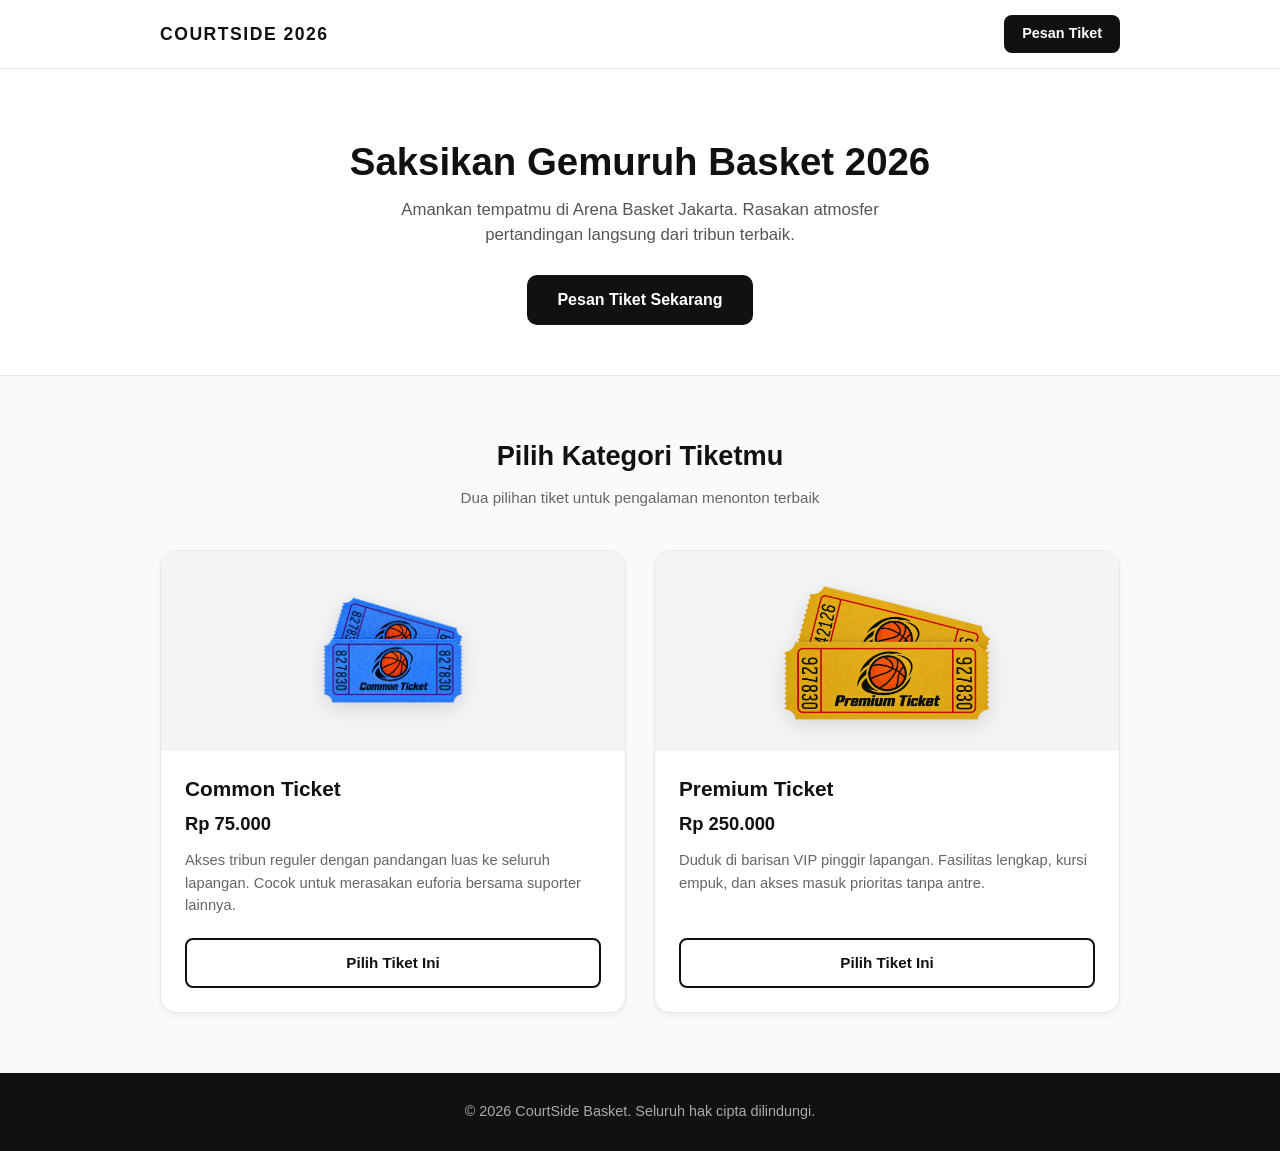
==== beranda.html @ c6f984f2 "Add files via upload" ====
<!doctype html>
<html lang="id">
<head>
  <meta charset="UTF-8">
  <meta name="viewport" content="width=device-width, initial-scale=1.0">
  <title>CourtSide Basket 2026 | Tiket Resmi</title>
  <style>
    /* ===== RESET & BASE ===== */
    * { box-sizing: border-box; margin: 0; padding: 0; }
    body {
      font-family: 'Segoe UI', Tahoma, Geneva, Verdana, sans-serif;
      background: #f9fafb;
      color: #111;
      line-height: 1.5;
    }
    a { text-decoration: none; color: inherit; }

    .container {
      width: 100%;
      max-width: 1000px;
      margin: 0 auto;
      padding: 0 20px;
    }

    /* ===== NAVBAR ===== */
    header {
      background: #fff;
      padding: 15px 0;
      border-bottom: 1px solid #e5e7eb;
      position: sticky;
      top: 0;
      z-index: 100;
    }
    .nav-content {
      display: flex;
      justify-content: space-between;
      align-items: center;
    }
    .brand {
      font-size: 1.1rem;
      font-weight: 800;
      letter-spacing: 1.5px;
    }
    .btn-nav {
      padding: 8px 18px;
      background: #111;
      color: #fff;
      border-radius: 8px;
      font-weight: 600;
      font-size: 0.9rem;
      transition: 0.2s;
    }
    .btn-nav:hover { background: #333; transform: translateY(-1px); }

    /* ===== HERO ===== */
    .hero {
      text-align: center;
      padding: 70px 20px 50px;
      background: #fff;
      border-bottom: 1px solid #e5e7eb;
    }
    .hero h1 {
      font-size: 2.4rem;
      font-weight: 800;
      margin-bottom: 12px;
      line-height: 1.2;
    }
    .hero p {
      color: #555;
      max-width: 560px;
      margin: 0 auto 28px;
      font-size: 1.05rem;
    }
    .btn-primary {
      display: inline-block;
      padding: 13px 30px;
      background: #111;
      color: #fff;
      font-weight: 700;
      border-radius: 10px;
      transition: 0.2s;
    }
    .btn-primary:hover {
      background: #333;
      transform: translateY(-2px);
      box-shadow: 0 8px 18px rgba(0,0,0,0.15);
    }

    /* ===== TICKETS ===== */
    .tickets { padding: 60px 20px; }
    .section-title {
      text-align: center;
      font-size: 1.7rem;
      margin-bottom: 10px;
      font-weight: 700;
    }
    .section-sub {
      text-align: center;
      color: #666;
      margin-bottom: 40px;
      font-size: 0.95rem;
    }
    .ticket-grid {
      display: grid;
      grid-template-columns: repeat(auto-fit, minmax(280px, 1fr));
      gap: 28px;
    }

    .ticket-card {
      background: #fff;
      border: 1px solid #e5e7eb;
      border-radius: 16px;
      overflow: hidden;
      display: flex;
      flex-direction: column;
      transition: 0.25s;
      box-shadow: 0 4px 6px -1px rgba(0,0,0,0.05);
    }
    .ticket-card:hover {
      box-shadow: 0 14px 24px -8px rgba(0,0,0,0.15);
      border-color: #111;
      transform: translateY(-4px);
    }
    .ticket-image {
      padding: 24px;
      background: #f3f4f6;
      text-align: center;
      height: 200px;
      display: flex;
      align-items: center;
      justify-content: center;
    }
    .ticket-image img {
      max-height: 100%;
      max-width: 85%;
      object-fit: contain;
      filter: drop-shadow(0 6px 10px rgba(0,0,0,0.12));
    }
    .ticket-info {
      padding: 22px 24px 24px;
      flex-grow: 1;
      display: flex;
      flex-direction: column;
    }
    .ticket-info h3 {
      font-size: 1.3rem;
      margin-bottom: 6px;
    }
    .ticket-price {
      font-size: 1.15rem;
      font-weight: 800;
      margin-bottom: 12px;
    }
    .ticket-desc {
      color: #666;
      font-size: 0.92rem;
      margin-bottom: 22px;
      flex-grow: 1;
    }
    .btn-select {
      display: block;
      width: 100%;
      padding: 12px;
      background: #fff;
      color: #111;
      border: 2px solid #111;
      border-radius: 8px;
      font-weight: 700;
      font-size: 0.95rem;
      text-align: center;
      cursor: pointer;
      transition: 0.2s;
    }
    .btn-select:hover {
      background: #111;
      color: #fff;
    }

    /* ===== FOOTER ===== */
    footer {
      background: #111;
      color: #aaa;
      text-align: center;
      padding: 28px 20px;
      font-size: 0.9rem;
    }

    /* ===== RESPONSIVE ===== */
    @media (max-width: 768px) {
      .hero { padding: 50px 20px 40px; }
      .hero h1 { font-size: 1.9rem; }
      .ticket-grid { grid-template-columns: 1fr; }
    }
  </style>
</head>
<body>

  <!-- NAVBAR -->
  <header>
    <div class="container nav-content">
      <div class="brand">COURTSIDE 2026</div>
      <a href="pemesanan.html" class="btn-nav">Pesan Tiket</a>
    </div>
  </header>

  <!-- HERO -->
  <section class="hero">
    <div class="container">
      <h1>Saksikan Gemuruh Basket 2026</h1>
      <p>Amankan tempatmu di Arena Basket Jakarta. Rasakan atmosfer pertandingan langsung dari tribun terbaik.</p>
      <a href="pemesanan.html" class="btn-primary">Pesan Tiket Sekarang</a>
    </div>
  </section>

  <!-- TICKETS -->
  <section class="tickets container" id="tickets">
    <h2 class="section-title">Pilih Kategori Tiketmu</h2>
    <p class="section-sub">Dua pilihan tiket untuk pengalaman menonton terbaik</p>

    <div class="ticket-grid">
      <!-- COMMON TICKET -->
      <div class="ticket-card">
        <div class="ticket-image">
          <img src="ticket_image/common_ticket.png" alt="Common Ticket">
        </div>
        <div class="ticket-info">
          <h3>Common Ticket</h3>
          <div class="ticket-price">Rp 75.000</div>
          <p class="ticket-desc">Akses tribun reguler dengan pandangan luas ke seluruh lapangan. Cocok untuk merasakan euforia bersama suporter lainnya.</p>
          <a href="pemesanan.html" class="btn-select">Pilih Tiket Ini</a>
        </div>
      </div>

      <!-- PREMIUM TICKET -->
      <div class="ticket-card">
        <div class="ticket-image">
          <img src="ticket_image/premium-ticket.png" alt="Premium Ticket">
        </div>
        <div class="ticket-info">
          <h3>Premium Ticket</h3>
          <div class="ticket-price">Rp 250.000</div>
          <p class="ticket-desc">Duduk di barisan VIP pinggir lapangan. Fasilitas lengkap, kursi empuk, dan akses masuk prioritas tanpa antre.</p>
          <a href="pemesanan.html" class="btn-select">Pilih Tiket Ini</a>
        </div>
      </div>
    </div>
  </section>

  <!-- FOOTER -->
  <footer>
    <div class="container">
      <p>&copy; 2026 CourtSide Basket. Seluruh hak cipta dilindungi.</p>
    </div>
  </footer>

</body>
</html>
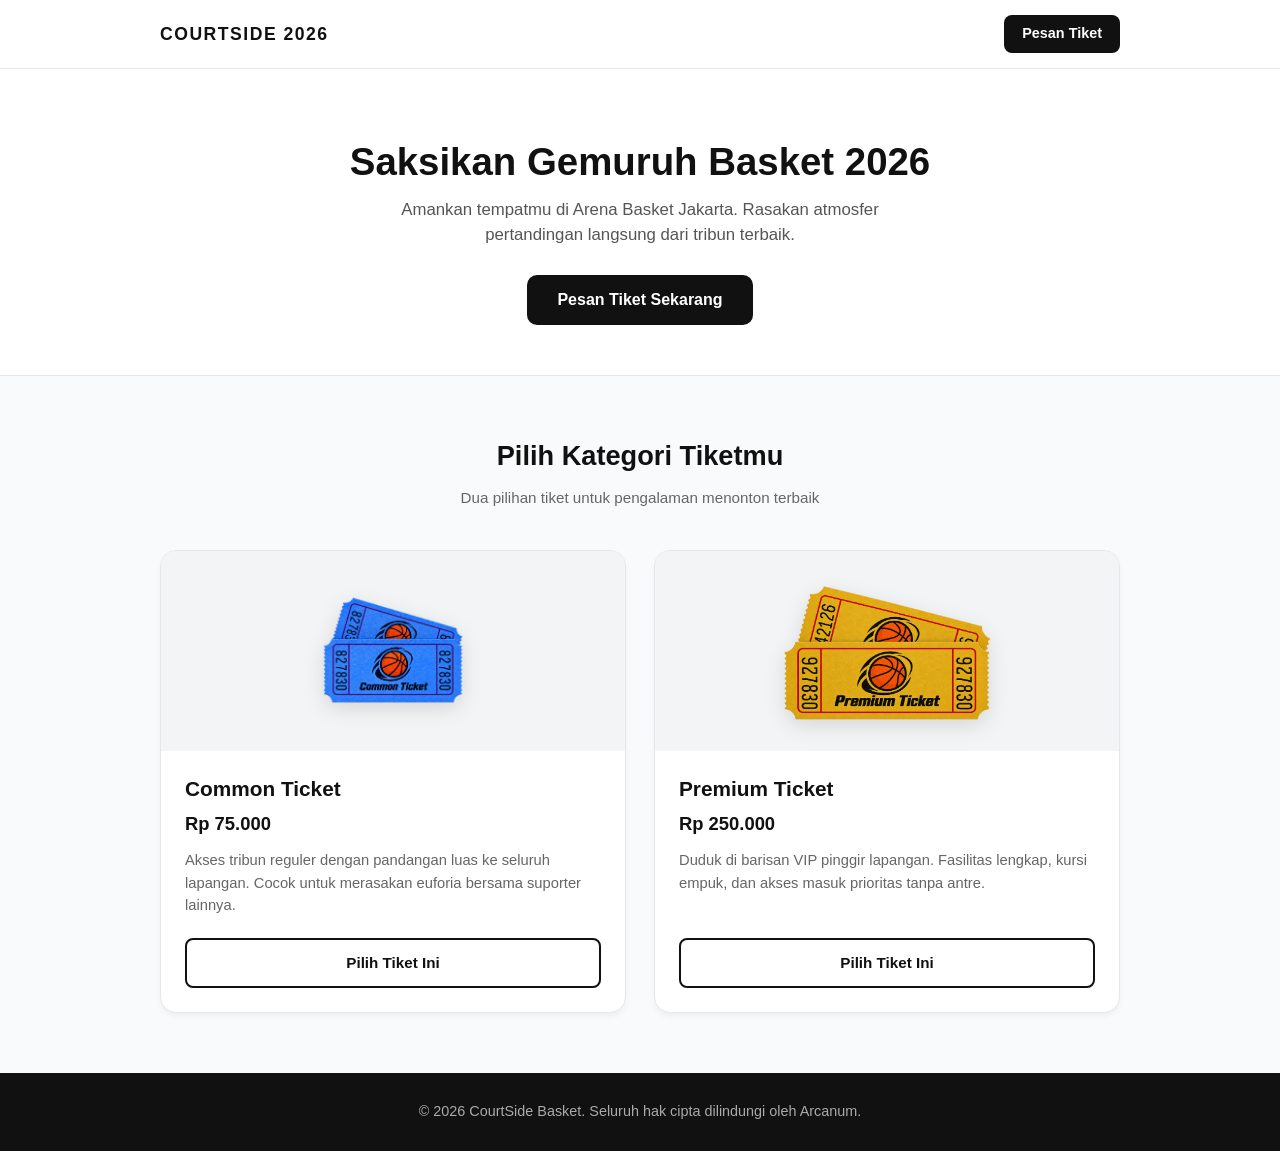
==== commit ff813598: "Update copyright notice in footer" ====
--- a/beranda.html
+++ b/beranda.html
@@ -249,9 +249,9 @@
   <!-- FOOTER -->
   <footer>
     <div class="container">
-      <p>&copy; 2026 CourtSide Basket. Seluruh hak cipta dilindungi.</p>
+      <p>&copy; 2026 CourtSide Basket. Seluruh hak cipta dilindungi oleh Arcanum.</p>
     </div>
   </footer>
 
 </body>
-</html>+</html>
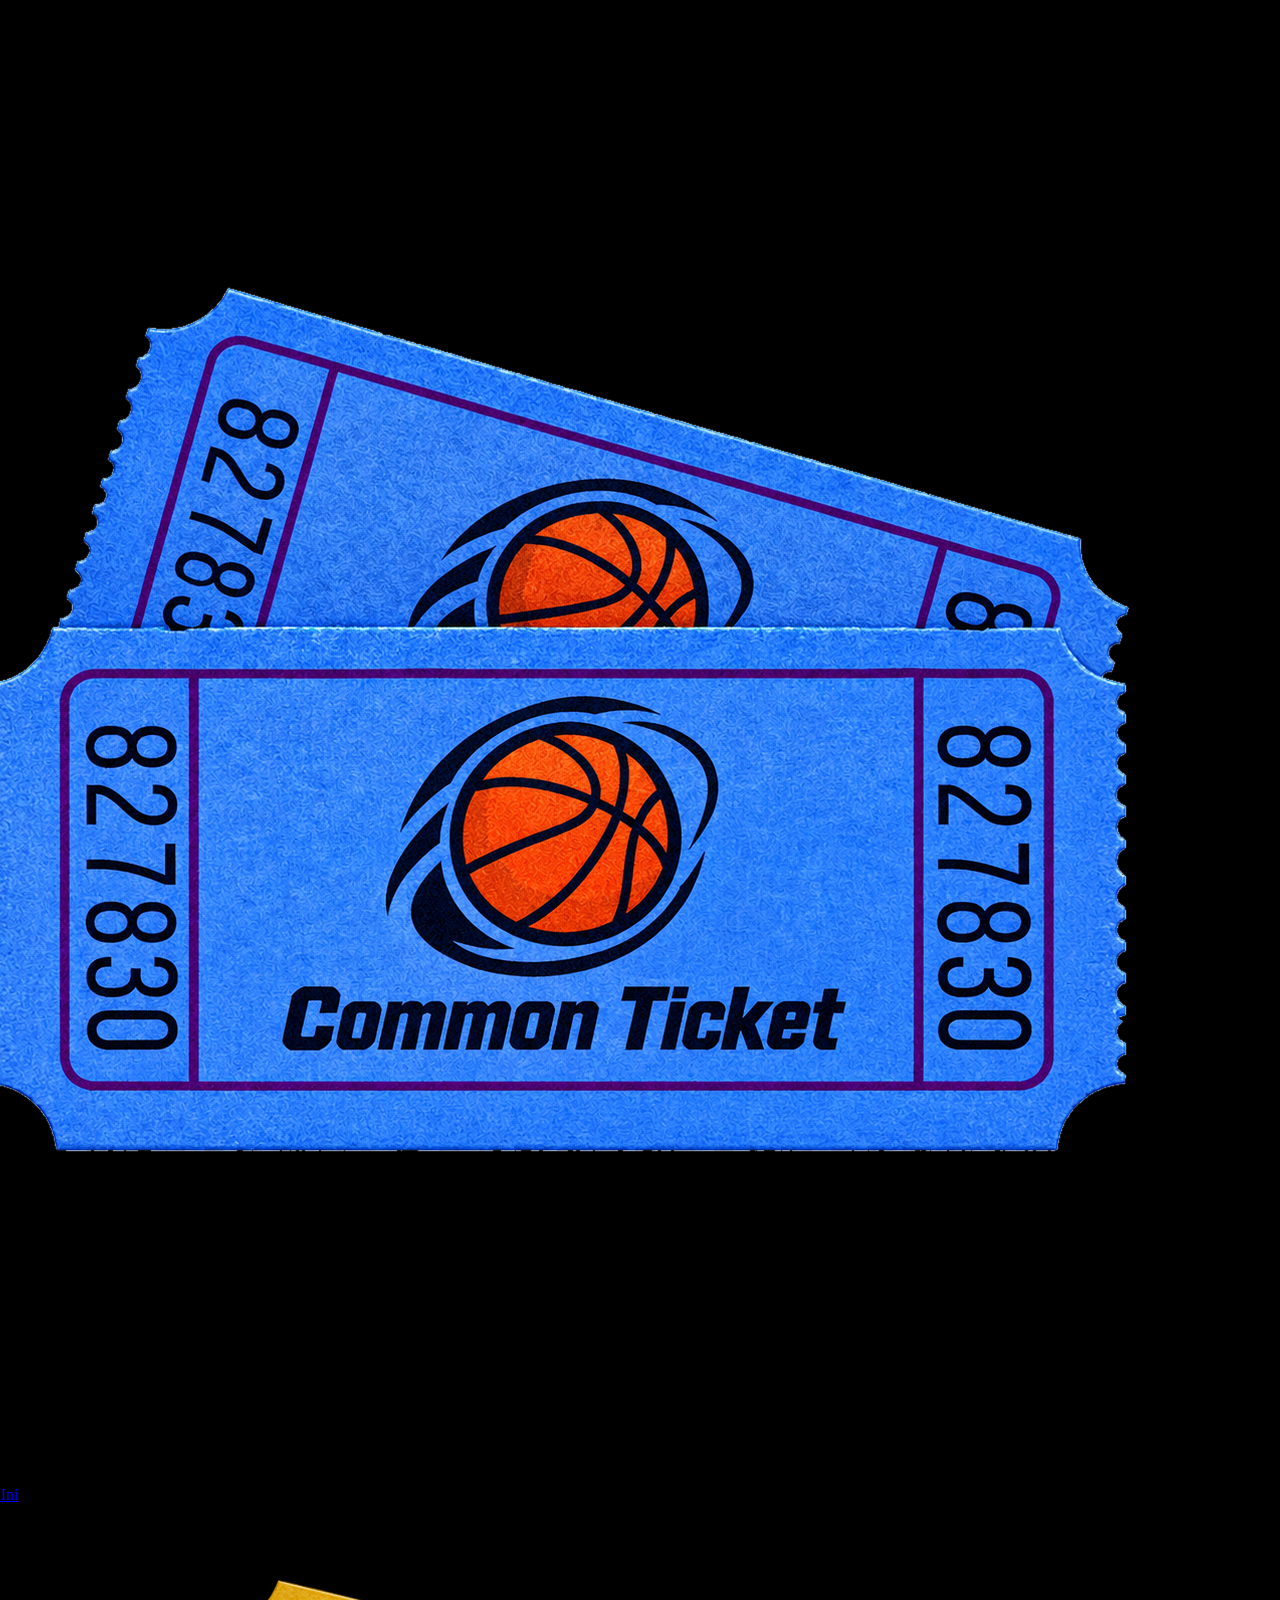
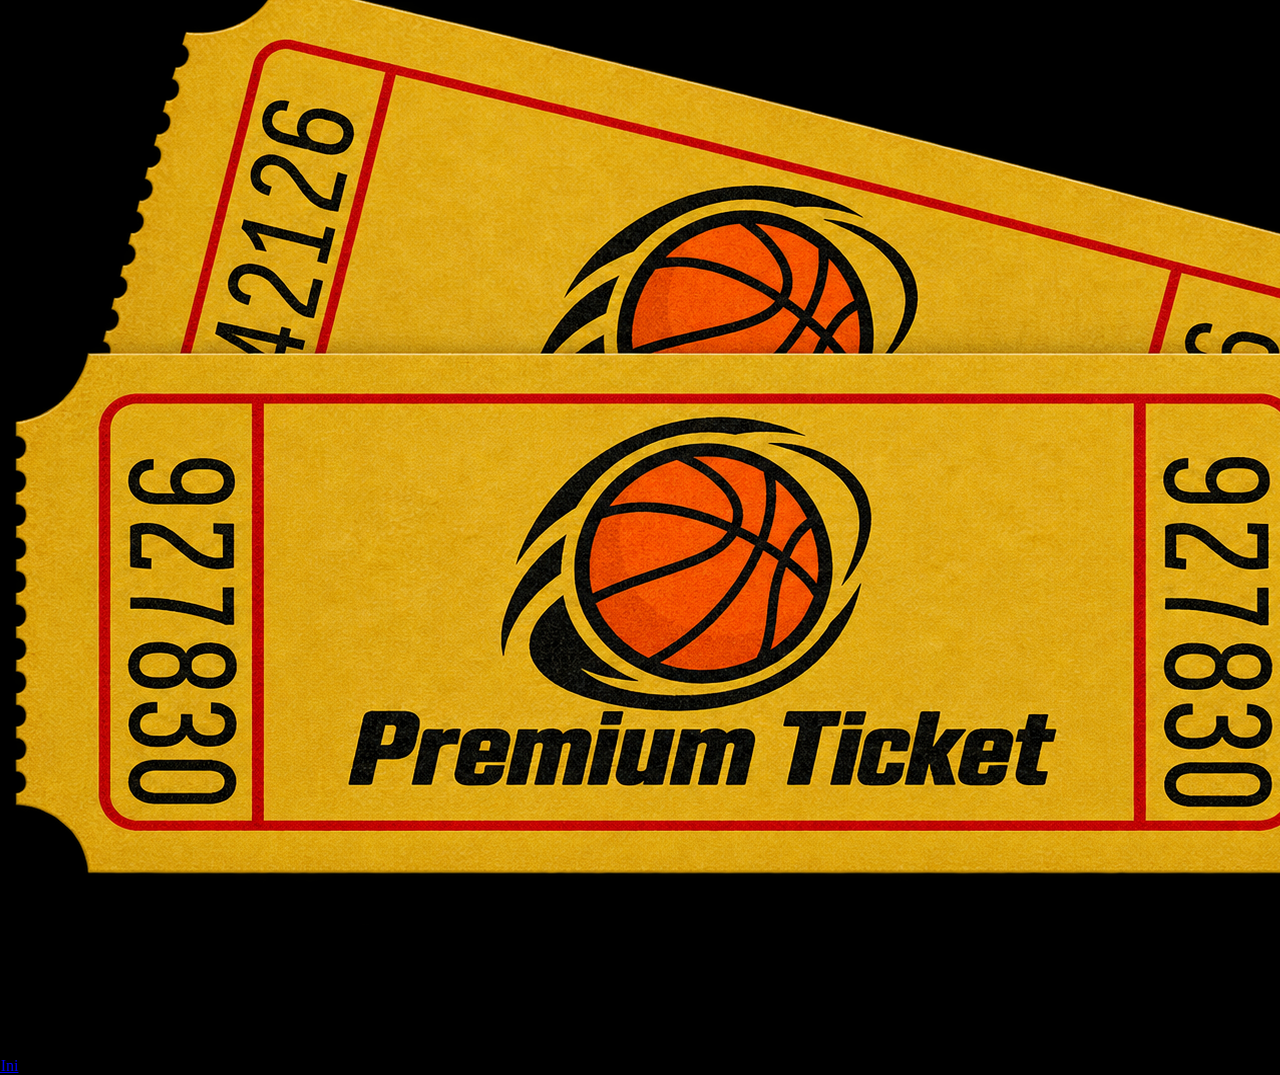
==== commit dc995fa3: "Migrate CSS to external file and update footer text Replaced internal CSS with external stylesheet l" ====
--- a/beranda.html
+++ b/beranda.html
@@ -4,194 +4,7 @@
   <meta charset="UTF-8">
   <meta name="viewport" content="width=device-width, initial-scale=1.0">
   <title>CourtSide Basket 2026 | Tiket Resmi</title>
-  <style>
-    /* ===== RESET & BASE ===== */
-    * { box-sizing: border-box; margin: 0; padding: 0; }
-    body {
-      font-family: 'Segoe UI', Tahoma, Geneva, Verdana, sans-serif;
-      background: #f9fafb;
-      color: #111;
-      line-height: 1.5;
-    }
-    a { text-decoration: none; color: inherit; }
-
-    .container {
-      width: 100%;
-      max-width: 1000px;
-      margin: 0 auto;
-      padding: 0 20px;
-    }
-
-    /* ===== NAVBAR ===== */
-    header {
-      background: #fff;
-      padding: 15px 0;
-      border-bottom: 1px solid #e5e7eb;
-      position: sticky;
-      top: 0;
-      z-index: 100;
-    }
-    .nav-content {
-      display: flex;
-      justify-content: space-between;
-      align-items: center;
-    }
-    .brand {
-      font-size: 1.1rem;
-      font-weight: 800;
-      letter-spacing: 1.5px;
-    }
-    .btn-nav {
-      padding: 8px 18px;
-      background: #111;
-      color: #fff;
-      border-radius: 8px;
-      font-weight: 600;
-      font-size: 0.9rem;
-      transition: 0.2s;
-    }
-    .btn-nav:hover { background: #333; transform: translateY(-1px); }
-
-    /* ===== HERO ===== */
-    .hero {
-      text-align: center;
-      padding: 70px 20px 50px;
-      background: #fff;
-      border-bottom: 1px solid #e5e7eb;
-    }
-    .hero h1 {
-      font-size: 2.4rem;
-      font-weight: 800;
-      margin-bottom: 12px;
-      line-height: 1.2;
-    }
-    .hero p {
-      color: #555;
-      max-width: 560px;
-      margin: 0 auto 28px;
-      font-size: 1.05rem;
-    }
-    .btn-primary {
-      display: inline-block;
-      padding: 13px 30px;
-      background: #111;
-      color: #fff;
-      font-weight: 700;
-      border-radius: 10px;
-      transition: 0.2s;
-    }
-    .btn-primary:hover {
-      background: #333;
-      transform: translateY(-2px);
-      box-shadow: 0 8px 18px rgba(0,0,0,0.15);
-    }
-
-    /* ===== TICKETS ===== */
-    .tickets { padding: 60px 20px; }
-    .section-title {
-      text-align: center;
-      font-size: 1.7rem;
-      margin-bottom: 10px;
-      font-weight: 700;
-    }
-    .section-sub {
-      text-align: center;
-      color: #666;
-      margin-bottom: 40px;
-      font-size: 0.95rem;
-    }
-    .ticket-grid {
-      display: grid;
-      grid-template-columns: repeat(auto-fit, minmax(280px, 1fr));
-      gap: 28px;
-    }
-
-    .ticket-card {
-      background: #fff;
-      border: 1px solid #e5e7eb;
-      border-radius: 16px;
-      overflow: hidden;
-      display: flex;
-      flex-direction: column;
-      transition: 0.25s;
-      box-shadow: 0 4px 6px -1px rgba(0,0,0,0.05);
-    }
-    .ticket-card:hover {
-      box-shadow: 0 14px 24px -8px rgba(0,0,0,0.15);
-      border-color: #111;
-      transform: translateY(-4px);
-    }
-    .ticket-image {
-      padding: 24px;
-      background: #f3f4f6;
-      text-align: center;
-      height: 200px;
-      display: flex;
-      align-items: center;
-      justify-content: center;
-    }
-    .ticket-image img {
-      max-height: 100%;
-      max-width: 85%;
-      object-fit: contain;
-      filter: drop-shadow(0 6px 10px rgba(0,0,0,0.12));
-    }
-    .ticket-info {
-      padding: 22px 24px 24px;
-      flex-grow: 1;
-      display: flex;
-      flex-direction: column;
-    }
-    .ticket-info h3 {
-      font-size: 1.3rem;
-      margin-bottom: 6px;
-    }
-    .ticket-price {
-      font-size: 1.15rem;
-      font-weight: 800;
-      margin-bottom: 12px;
-    }
-    .ticket-desc {
-      color: #666;
-      font-size: 0.92rem;
-      margin-bottom: 22px;
-      flex-grow: 1;
-    }
-    .btn-select {
-      display: block;
-      width: 100%;
-      padding: 12px;
-      background: #fff;
-      color: #111;
-      border: 2px solid #111;
-      border-radius: 8px;
-      font-weight: 700;
-      font-size: 0.95rem;
-      text-align: center;
-      cursor: pointer;
-      transition: 0.2s;
-    }
-    .btn-select:hover {
-      background: #111;
-      color: #fff;
-    }
-
-    /* ===== FOOTER ===== */
-    footer {
-      background: #111;
-      color: #aaa;
-      text-align: center;
-      padding: 28px 20px;
-      font-size: 0.9rem;
-    }
-
-    /* ===== RESPONSIVE ===== */
-    @media (max-width: 768px) {
-      .hero { padding: 50px 20px 40px; }
-      .hero h1 { font-size: 1.9rem; }
-      .ticket-grid { grid-template-columns: 1fr; }
-    }
-  </style>
+  <link rel="stylesheet" href="style.css">
 </head>
 <body>
 
@@ -249,7 +62,7 @@
   <!-- FOOTER -->
   <footer>
     <div class="container">
-      <p>&copy; 2026 CourtSide Basket. Seluruh hak cipta dilindungi oleh Arcanum.</p>
+      <p>&copy; 2026 CourtSide Basket. Seluruh hak cipta dilindungi.</p>
     </div>
   </footer>
 
--- a/style.css
+++ b/style.css
@@ -0,0 +1,7 @@
+body {
+    display: flex;
+    margin: 0;
+    justify-content: center;
+    align-items: center;
+    background-color: black;
+}
